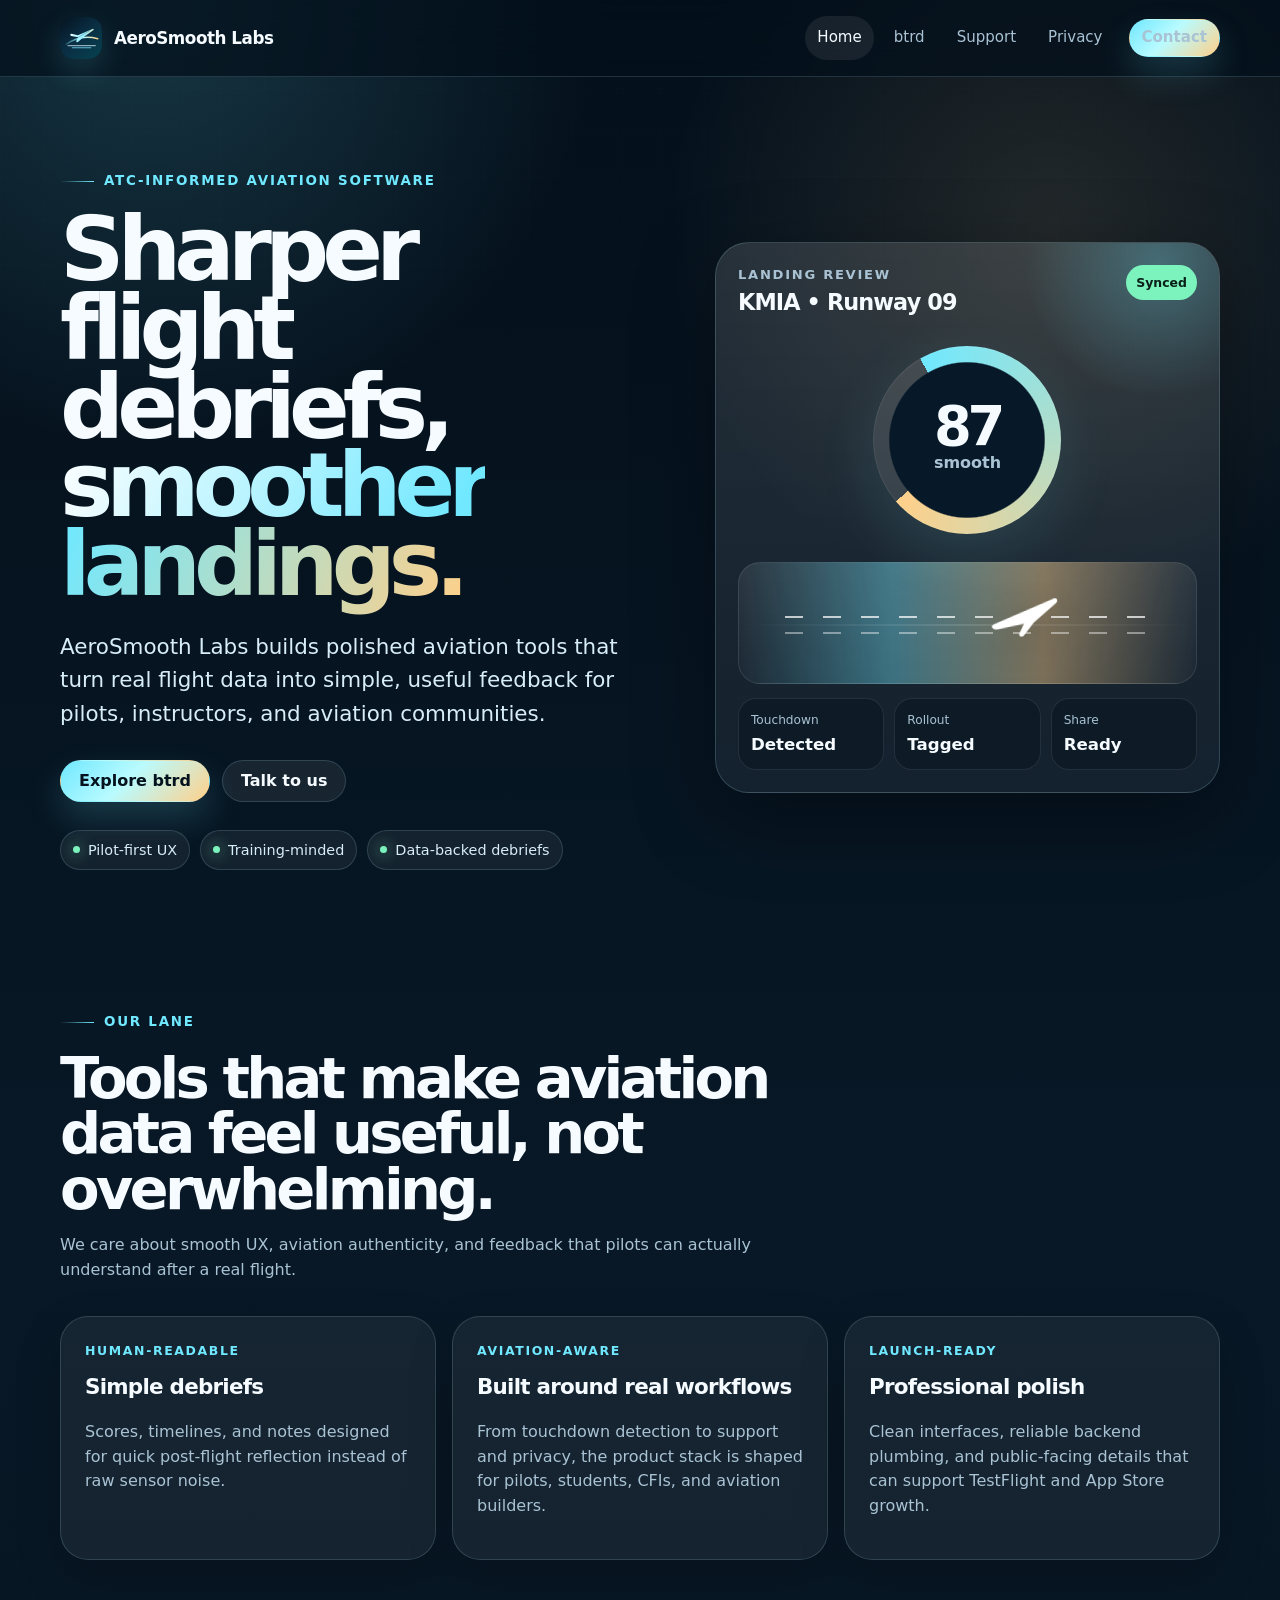
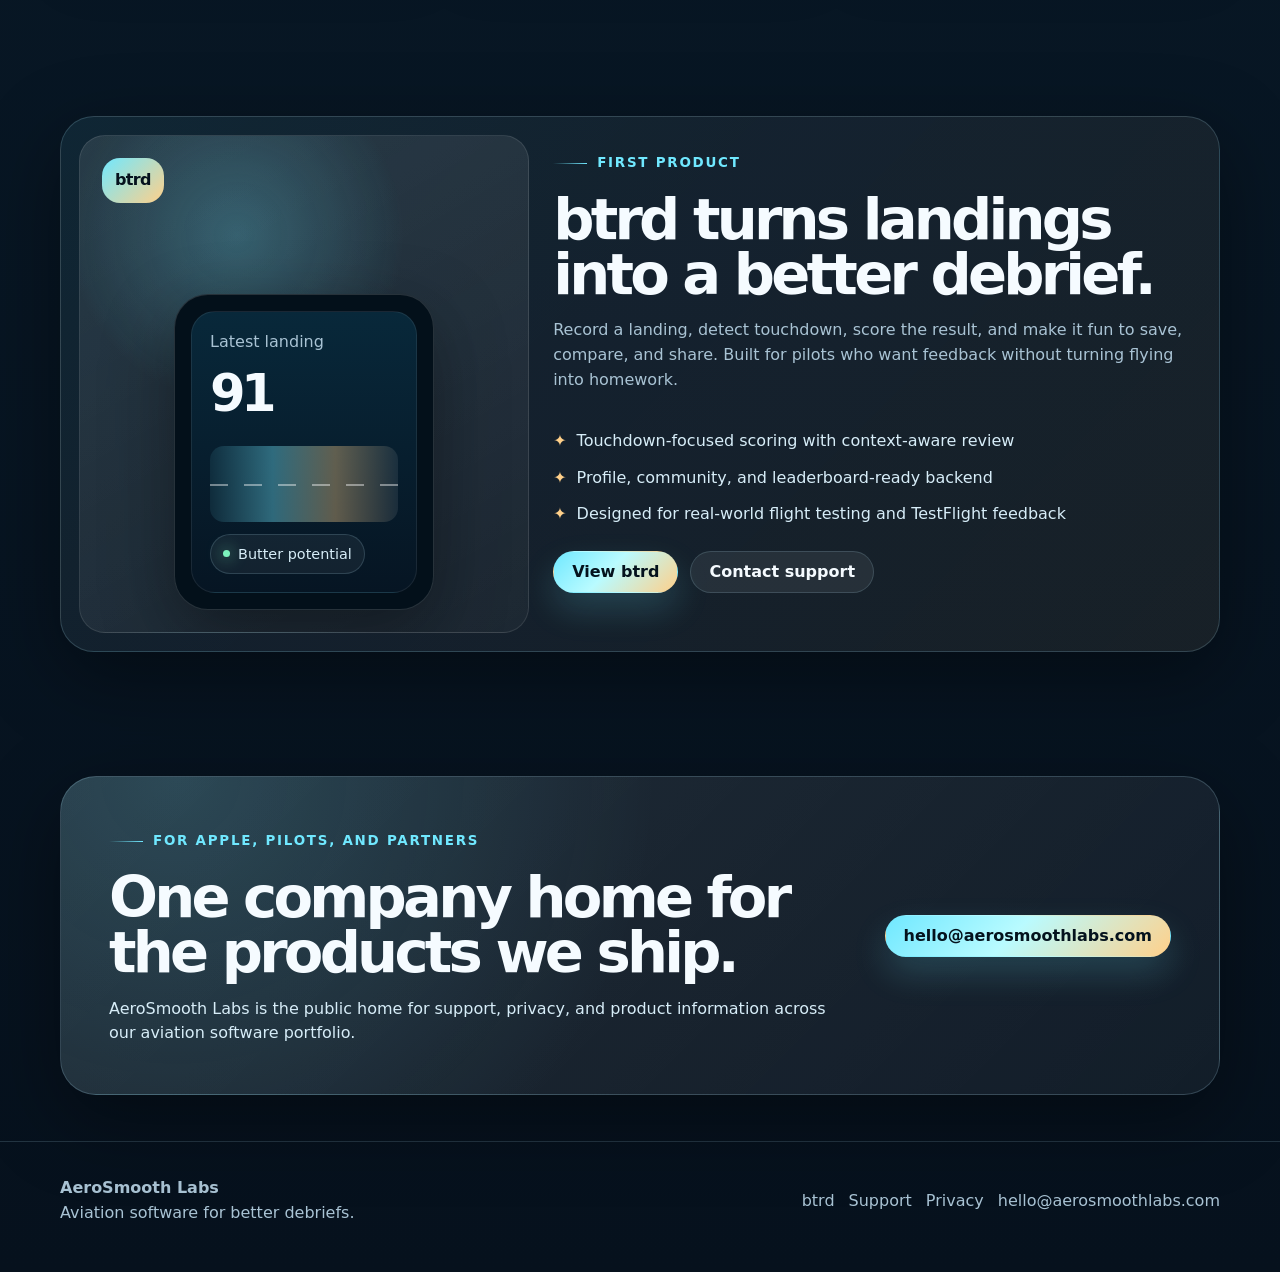
==== index.html @ fb353dbe "Initial AeroSmooth Labs static site" ====
<!doctype html>
<html lang="en">
<head>
  <meta charset="utf-8">
  <meta name="viewport" content="width=device-width, initial-scale=1">
  <title>AeroSmooth Labs — Aviation software for better debriefs</title>
  <meta name="description" content="AeroSmooth Labs builds polished aviation software for pilots, instructors, and aviation communities, starting with btrd.">
  <meta property="og:title" content="AeroSmooth Labs — Aviation software for better debriefs">
  <meta property="og:description" content="AeroSmooth Labs builds polished aviation software for pilots, instructors, and aviation communities, starting with btrd.">
  <meta property="og:type" content="website">
  <meta property="og:url" content="https://aerosmoothlabs.com/">
  <meta name="theme-color" content="#06111d">
  <link rel="icon" href="assets/aerosmooth-mark.svg" type="image/svg+xml">
  <link rel="stylesheet" href="styles.css">
</head>
<body>
<header class="site-header">
  <div class="container nav">
    <a class="brand" href="index.html" aria-label="AeroSmooth Labs home">
      <img src="assets/aerosmooth-mark.svg" alt="" width="42" height="42">
      <span>AeroSmooth Labs</span>
    </a>
    <nav class="nav-links" aria-label="Main navigation">
      <a href="index.html" aria-current="page">Home</a>
      <a href="btrd.html" >btrd</a>
      <a href="support.html" >Support</a>
      <a href="privacy.html" >Privacy</a>
      <a class="btn btn-primary btn-small nav-cta" href="mailto:hello@aerosmoothlabs.com">Contact</a>
    </nav>
  </div>
</header>
<main>
  <section class="hero">
    <div class="container hero-grid">
      <div>
        <div class="eyebrow">ATC-informed aviation software</div>
        <h1>Sharper flight debriefs, <span class="accent">smoother landings.</span></h1>
        <p class="lede">AeroSmooth Labs builds polished aviation tools that turn real flight data into simple, useful feedback for pilots, instructors, and aviation communities.</p>
        <div class="hero-actions">
          <a class="btn btn-primary" href="btrd.html">Explore btrd</a>
          <a class="btn btn-secondary" href="mailto:hello@aerosmoothlabs.com">Talk to us</a>
        </div>
        <div class="trust-row" aria-label="Company principles">
          <span class="pill">Pilot-first UX</span>
          <span class="pill">Training-minded</span>
          <span class="pill">Data-backed debriefs</span>
        </div>
      </div>

      <aside class="flight-card" aria-label="Sample landing review card">
        <div class="card-top">
          <div>
            <div class="card-label">Landing review</div>
            <div class="card-title">KMIA • Runway 09</div>
          </div>
          <div class="status">Synced</div>
        </div>
        <div class="score-ring"><div><strong>87</strong><span>smooth</span></div></div>
        <div class="runway">
          <svg class="plane-dot" viewBox="0 0 90 52" fill="none" xmlns="http://www.w3.org/2000/svg" aria-hidden="true">
            <path d="M4 28L86 4C89 3 91 7 88 10L56 32L41 47C38 50 33 47 36 43L43 32L9 35C2 36 -2 30 4 28Z" fill="url(#p)"/>
            <defs><linearGradient id="p" x1="0" x2="90" y1="16" y2="38"><stop stop-color="#fff"/><stop offset=".55" stop-color="#70E8FF"/><stop offset="1" stop-color="#FFD08A"/></linearGradient></defs>
          </svg>
        </div>
        <div class="metric-row">
          <div class="metric"><span>Touchdown</span><strong>Detected</strong></div>
          <div class="metric"><span>Rollout</span><strong>Tagged</strong></div>
          <div class="metric"><span>Share</span><strong>Ready</strong></div>
        </div>
      </aside>
    </div>
  </section>

  <section class="section" id="mission">
    <div class="container">
      <div class="section-head">
        <div class="eyebrow">Our lane</div>
        <h2>Tools that make aviation data feel useful, not overwhelming.</h2>
        <p class="muted">We care about smooth UX, aviation authenticity, and feedback that pilots can actually understand after a real flight.</p>
      </div>
      <div class="grid-3">
        <article class="card"><strong class="kicker">Human-readable</strong><h3>Simple debriefs</h3><p class="muted">Scores, timelines, and notes designed for quick post-flight reflection instead of raw sensor noise.</p></article>
        <article class="card"><strong class="kicker">Aviation-aware</strong><h3>Built around real workflows</h3><p class="muted">From touchdown detection to support and privacy, the product stack is shaped for pilots, students, CFIs, and aviation builders.</p></article>
        <article class="card"><strong class="kicker">Launch-ready</strong><h3>Professional polish</h3><p class="muted">Clean interfaces, reliable backend plumbing, and public-facing details that can support TestFlight and App Store growth.</p></article>
      </div>
    </div>
  </section>

  <section class="section" id="products">
    <div class="container">
      <div class="product-card">
        <div class="product-visual">
          <div class="app-chip">btrd</div>
          <div class="phone-card">
            <div class="phone-screen">
              <div class="muted">Latest landing</div>
              <div class="mini-score">91</div>
              <div class="trace"></div>
              <div class="pill">Butter potential</div>
            </div>
          </div>
        </div>
        <div class="product-copy">
          <div class="eyebrow">First product</div>
          <h2>btrd turns landings into a better debrief.</h2>
          <p class="muted">Record a landing, detect touchdown, score the result, and make it fun to save, compare, and share. Built for pilots who want feedback without turning flying into homework.</p>
          <ul class="feature-list">
            <li>Touchdown-focused scoring with context-aware review</li>
            <li>Profile, community, and leaderboard-ready backend</li>
            <li>Designed for real-world flight testing and TestFlight feedback</li>
          </ul>
          <div class="hero-actions">
            <a class="btn btn-primary" href="btrd.html">View btrd</a>
            <a class="btn btn-secondary" href="mailto:support@aerosmoothlabs.com">Contact support</a>
          </div>
        </div>
      </div>
    </div>
  </section>

  <section class="section section-tight">
    <div class="container cta-panel">
      <div>
        <div class="eyebrow">For Apple, pilots, and partners</div>
        <h2>One company home for the products we ship.</h2>
        <p>AeroSmooth Labs is the public home for support, privacy, and product information across our aviation software portfolio.</p>
      </div>
      <a class="btn btn-primary" href="mailto:hello@aerosmoothlabs.com">hello@aerosmoothlabs.com</a>
    </div>
  </section>
</main>

<footer class="site-footer">
  <div class="container footer-grid">
    <div>
      <strong>AeroSmooth Labs</strong><br>
      Aviation software for better debriefs.
    </div>
    <div class="footer-links">
      <a href="btrd.html">btrd</a>
      <a href="support.html">Support</a>
      <a href="privacy.html">Privacy</a>
      <a href="mailto:hello@aerosmoothlabs.com">hello@aerosmoothlabs.com</a>
    </div>
  </div>
</footer>
<script src="script.js"></script>
</body>
</html>
---- styles.css ----
:root {
  --bg: #06111d;
  --bg-2: #081b2b;
  --panel: rgba(255, 255, 255, 0.075);
  --panel-strong: rgba(255, 255, 255, 0.12);
  --line: rgba(185, 235, 255, 0.16);
  --text: #f5fbff;
  --muted: #a9c3d4;
  --soft: #d7edf8;
  --cyan: #70e8ff;
  --cyan-2: #3bbbd4;
  --gold: #ffd08a;
  --green: #7cf2bd;
  --red: #ff8d8d;
  --shadow: 0 24px 80px rgba(0, 0, 0, 0.38);
  --radius: 28px;
  --max: 1160px;
  font-synthesis-weight: none;
  text-rendering: optimizeLegibility;
}

* { box-sizing: border-box; }
html { scroll-behavior: smooth; }
body {
  margin: 0;
  min-height: 100vh;
  background:
    radial-gradient(circle at 12% 0%, rgba(112, 232, 255, 0.18), transparent 28rem),
    radial-gradient(circle at 82% 8%, rgba(255, 208, 138, 0.12), transparent 24rem),
    linear-gradient(180deg, #04101b 0%, #081826 42%, #06111d 100%);
  color: var(--text);
  font-family: Inter, ui-sans-serif, system-ui, -apple-system, BlinkMacSystemFont, "Segoe UI", sans-serif;
  line-height: 1.55;
  overflow-x: hidden;
}
body::before {
  content: "";
  position: fixed;
  inset: 0;
  pointer-events: none;
  opacity: 0.34;
  background-image:
    linear-gradient(rgba(255,255,255,.035) 1px, transparent 1px),
    linear-gradient(90deg, rgba(255,255,255,.035) 1px, transparent 1px);
  background-size: 44px 44px;
  mask-image: linear-gradient(to bottom, black, transparent 82%);
}

a { color: inherit; text-decoration: none; }
p, h1, h2, h3 { margin-top: 0; }
img, svg { display: block; max-width: 100%; }

.container { width: min(var(--max), calc(100% - 40px)); margin: 0 auto; }
.site-header {
  position: sticky;
  top: 0;
  z-index: 20;
  backdrop-filter: blur(18px);
  background: rgba(4, 16, 27, 0.72);
  border-bottom: 1px solid var(--line);
}
.nav {
  height: 76px;
  display: flex;
  align-items: center;
  justify-content: space-between;
  gap: 24px;
}
.brand { display: inline-flex; align-items: center; gap: 12px; font-weight: 760; letter-spacing: -0.03em; }
.brand img { width: 42px; height: 42px; border-radius: 14px; box-shadow: 0 12px 30px rgba(112,232,255,.16); }
.brand span { font-size: 1.05rem; }
.nav-links { display: flex; align-items: center; gap: 8px; }
.nav-links a {
  color: var(--muted);
  font-size: .94rem;
  padding: 10px 12px;
  border-radius: 999px;
  transition: color .2s ease, background .2s ease;
}
.nav-links a:hover, .nav-links a[aria-current="page"] { color: var(--text); background: rgba(255,255,255,.075); }
.nav-cta { margin-left: 6px; }

.btn {
  display: inline-flex;
  align-items: center;
  justify-content: center;
  gap: 10px;
  border: 1px solid transparent;
  border-radius: 999px;
  padding: 12px 18px;
  font-weight: 720;
  line-height: 1;
  transition: transform .2s ease, border-color .2s ease, background .2s ease, box-shadow .2s ease;
}
.btn:hover { transform: translateY(-1px); }
.btn-primary {
  color: #04121d;
  background: linear-gradient(135deg, var(--cyan), #b9fbff 45%, var(--gold));
  box-shadow: 0 16px 34px rgba(112, 232, 255, .18);
}
.btn-secondary {
  color: var(--text);
  background: rgba(255,255,255,.07);
  border-color: var(--line);
}
.btn-secondary:hover { background: rgba(255,255,255,.11); }
.btn-small { padding: 10px 14px; font-size: .92rem; }

.hero {
  position: relative;
  padding: 88px 0 58px;
}
.hero-grid {
  display: grid;
  grid-template-columns: minmax(0, 1.02fr) minmax(340px, .86fr);
  gap: 56px;
  align-items: center;
}
.eyebrow {
  display: inline-flex;
  align-items: center;
  gap: 10px;
  color: var(--cyan);
  font-size: .84rem;
  font-weight: 780;
  letter-spacing: .13em;
  text-transform: uppercase;
  margin-bottom: 18px;
}
.eyebrow::before { content: ""; width: 34px; height: 1px; background: linear-gradient(90deg, transparent, var(--cyan)); }
h1 {
  font-size: clamp(3.1rem, 7vw, 6.8rem);
  line-height: .88;
  letter-spacing: -0.078em;
  margin-bottom: 26px;
}
.hero h1 .accent, .page-hero h1 .accent { color: transparent; background: linear-gradient(115deg, #fff, var(--cyan) 50%, var(--gold)); -webkit-background-clip: text; background-clip: text; }
.lede {
  color: var(--soft);
  max-width: 720px;
  font-size: clamp(1.12rem, 2vw, 1.34rem);
  margin-bottom: 30px;
}
.hero-actions { display: flex; flex-wrap: wrap; gap: 12px; margin-bottom: 28px; }
.trust-row { display: flex; flex-wrap: wrap; gap: 10px; }
.pill {
  display: inline-flex;
  align-items: center;
  gap: 8px;
  color: var(--soft);
  font-size: .9rem;
  border: 1px solid var(--line);
  background: rgba(255,255,255,.055);
  border-radius: 999px;
  padding: 8px 12px;
}
.pill::before { content: ""; width: 7px; height: 7px; border-radius: 50%; background: var(--green); box-shadow: 0 0 16px var(--green); }

.flight-card {
  position: relative;
  border: 1px solid rgba(185,235,255,.18);
  background: linear-gradient(180deg, rgba(255,255,255,.12), rgba(255,255,255,.055));
  border-radius: 34px;
  padding: 22px;
  box-shadow: var(--shadow);
  overflow: hidden;
}
.flight-card::before {
  content: "";
  position: absolute;
  inset: -120px -80px auto auto;
  width: 280px;
  height: 280px;
  border-radius: 50%;
  background: radial-gradient(circle, rgba(112,232,255,.28), transparent 68%);
}
.card-top { display: flex; justify-content: space-between; align-items: flex-start; gap: 16px; margin-bottom: 26px; position: relative; }
.card-label { color: var(--muted); font-size: .82rem; letter-spacing: .13em; text-transform: uppercase; font-weight: 760; }
.card-title { font-size: 1.4rem; font-weight: 820; letter-spacing: -.04em; }
.status { color: #082018; background: var(--green); border-radius: 999px; padding: 8px 10px; font-size: .78rem; font-weight: 800; }
.score-ring {
  width: 188px;
  height: 188px;
  margin: 8px auto 28px;
  border-radius: 50%;
  display: grid;
  place-items: center;
  background:
    radial-gradient(circle at center, #071929 0 58%, transparent 59%),
    conic-gradient(from -30deg, var(--cyan), var(--gold) 72%, rgba(255,255,255,.11) 72% 100%);
  box-shadow: inset 0 0 0 1px rgba(255,255,255,.08), 0 20px 60px rgba(112,232,255,.12);
}
.score-ring strong { display: block; text-align: center; font-size: 3.4rem; line-height: .88; letter-spacing: -.08em; }
.score-ring span { color: var(--muted); display: block; text-align: center; font-weight: 720; }
.runway {
  height: 122px;
  border-radius: 22px;
  background:
    linear-gradient(90deg, transparent, rgba(255,255,255,.12), transparent) 0 52% / 100% 2px no-repeat,
    linear-gradient(90deg, rgba(112,232,255,.0), rgba(112,232,255,.38), rgba(255,208,138,.42), transparent),
    linear-gradient(180deg, rgba(255,255,255,.08), rgba(255,255,255,.02));
  border: 1px solid rgba(255,255,255,.1);
  position: relative;
  overflow: hidden;
}
.runway::before, .runway::after {
  content: "";
  position: absolute;
  left: 10%;
  right: 10%;
  height: 2px;
  background: repeating-linear-gradient(90deg, rgba(255,255,255,.72) 0 18px, transparent 18px 38px);
}
.runway::before { top: 44%; }
.runway::after { top: 58%; opacity: .58; }
.plane-dot { position: absolute; left: 55%; top: 30%; width: 70px; height: 40px; transform: rotate(-7deg); filter: drop-shadow(0 10px 20px rgba(0,0,0,.24)); }
.metric-row { display: grid; grid-template-columns: repeat(3, 1fr); gap: 10px; margin-top: 14px; }
.metric { border: 1px solid rgba(255,255,255,.09); background: rgba(4,16,27,.38); border-radius: 18px; padding: 12px; }
.metric span { display: block; color: var(--muted); font-size: .76rem; }
.metric strong { display: block; margin-top: 2px; font-size: 1.04rem; }

.section { padding: 78px 0; position: relative; }
.section-tight { padding: 46px 0; }
.section-head { max-width: 760px; margin-bottom: 34px; }
h2 { font-size: clamp(2.2rem, 4.5vw, 4rem); line-height: .96; letter-spacing: -.065em; margin-bottom: 16px; }
h3 { font-size: 1.34rem; line-height: 1.1; letter-spacing: -.035em; }
.muted { color: var(--muted); }
.grid-3 { display: grid; grid-template-columns: repeat(3, 1fr); gap: 16px; }
.grid-2 { display: grid; grid-template-columns: repeat(2, 1fr); gap: 18px; }
.card {
  border: 1px solid var(--line);
  background: rgba(255,255,255,.06);
  border-radius: var(--radius);
  padding: 24px;
  min-height: 100%;
  box-shadow: 0 18px 48px rgba(0,0,0,.16);
}
.card strong.kicker { color: var(--cyan); display: block; font-size: .78rem; letter-spacing: .13em; text-transform: uppercase; margin-bottom: 14px; }
.product-card {
  display: grid;
  grid-template-columns: minmax(0, .82fr) minmax(0, 1.18fr);
  gap: 24px;
  align-items: stretch;
  border: 1px solid rgba(185,235,255,.18);
  border-radius: 34px;
  padding: 18px;
  background: linear-gradient(135deg, rgba(112,232,255,.08), rgba(255,255,255,.055) 45%, rgba(255,208,138,.07));
  box-shadow: var(--shadow);
}
.product-visual { min-height: 320px; border-radius: 26px; background: radial-gradient(circle at 35% 20%, rgba(112,232,255,.24), transparent 34%), linear-gradient(150deg, rgba(255,255,255,.1), rgba(255,255,255,.035)); border: 1px solid rgba(255,255,255,.1); padding: 22px; display: flex; flex-direction: column; justify-content: space-between; overflow: hidden; }
.app-chip { align-self: flex-start; color: #06111d; background: linear-gradient(135deg, var(--cyan), var(--gold)); font-weight: 860; letter-spacing: -.04em; border-radius: 18px; padding: 10px 13px; }
.phone-card { align-self: center; width: min(260px, 86%); border-radius: 34px; padding: 16px; background: #03101a; border: 1px solid rgba(255,255,255,.14); box-shadow: 0 24px 70px rgba(0,0,0,.38); }
.phone-screen { border-radius: 24px; padding: 18px; background: linear-gradient(180deg, #08283a, #061523); border: 1px solid rgba(255,255,255,.08); }
.phone-screen .mini-score { font-size: 3.2rem; font-weight: 880; letter-spacing: -.09em; }
.trace { height: 76px; margin: 12px 0; border-radius: 14px; background: linear-gradient(90deg, rgba(112,232,255,.08), rgba(112,232,255,.38), rgba(255,208,138,.36), rgba(255,255,255,.08)); position: relative; overflow: hidden; }
.trace::after { content: ""; position: absolute; inset: 50% 0 auto; height: 2px; background: repeating-linear-gradient(90deg, #fff 0 18px, transparent 18px 34px); opacity: .42; }
.product-copy { padding: 18px 14px 12px 0; display: flex; flex-direction: column; justify-content: center; }
.feature-list { display: grid; gap: 12px; margin: 20px 0 24px; padding: 0; list-style: none; }
.feature-list li { color: var(--soft); display: flex; gap: 10px; }
.feature-list li::before { content: "✦"; color: var(--gold); }

.page-hero { padding: 72px 0 42px; }
.page-hero h1 { max-width: 900px; }
.page-grid { display: grid; grid-template-columns: minmax(0, .74fr) minmax(280px, .26fr); gap: 22px; align-items: start; }
.prose { color: var(--soft); font-size: 1.03rem; }
.prose h2 { font-size: 2rem; margin-top: 34px; }
.prose h3 { margin-top: 24px; }
.prose a { color: var(--cyan); text-decoration: underline; text-underline-offset: 3px; }
.prose ul { padding-left: 1.25rem; }
.prose li { margin-bottom: 8px; }
.side-panel { position: sticky; top: 96px; }
.contact-list { display: grid; gap: 12px; margin-top: 18px; }
.contact-link { display: flex; justify-content: space-between; gap: 14px; border: 1px solid var(--line); background: rgba(255,255,255,.055); border-radius: 18px; padding: 14px; color: var(--soft); }
.contact-link span { color: var(--muted); }

.cta-panel {
  border: 1px solid rgba(185,235,255,.2);
  border-radius: 36px;
  padding: clamp(26px, 5vw, 48px);
  background:
    radial-gradient(circle at 10% 0%, rgba(112,232,255,.16), transparent 30rem),
    linear-gradient(135deg, rgba(255,255,255,.105), rgba(255,255,255,.052));
  display: grid;
  grid-template-columns: minmax(0, 1fr) auto;
  gap: 24px;
  align-items: center;
  box-shadow: var(--shadow);
}
.cta-panel p { color: var(--soft); margin-bottom: 0; max-width: 720px; }

.site-footer { border-top: 1px solid var(--line); padding: 34px 0 46px; color: var(--muted); }
.footer-grid { display: flex; justify-content: space-between; gap: 24px; align-items: center; }
.footer-links { display: flex; flex-wrap: wrap; gap: 14px; }
.footer-links a:hover { color: var(--text); }

@media (max-width: 920px) {
  .hero-grid, .product-card, .page-grid, .cta-panel { grid-template-columns: 1fr; }
  .product-copy { padding: 8px; }
  .grid-3 { grid-template-columns: 1fr; }
  .grid-2 { grid-template-columns: 1fr; }
  .side-panel { position: static; }
  .nav { height: auto; padding: 16px 0; align-items: flex-start; }
  .nav-links { flex-wrap: wrap; justify-content: flex-end; }
}
@media (max-width: 650px) {
  .container { width: min(100% - 28px, var(--max)); }
  .nav { display: grid; gap: 14px; }
  .nav-links { justify-content: flex-start; }
  .nav-links a { padding: 8px 9px; font-size: .88rem; }
  .nav-cta { display: none; }
  .hero { padding-top: 54px; }
  h1 { font-size: clamp(3rem, 16vw, 4.6rem); }
  .metric-row { grid-template-columns: 1fr; }
  .flight-card { border-radius: 26px; padding: 16px; }
  .score-ring { width: 158px; height: 158px; }
  .footer-grid { display: grid; }
}
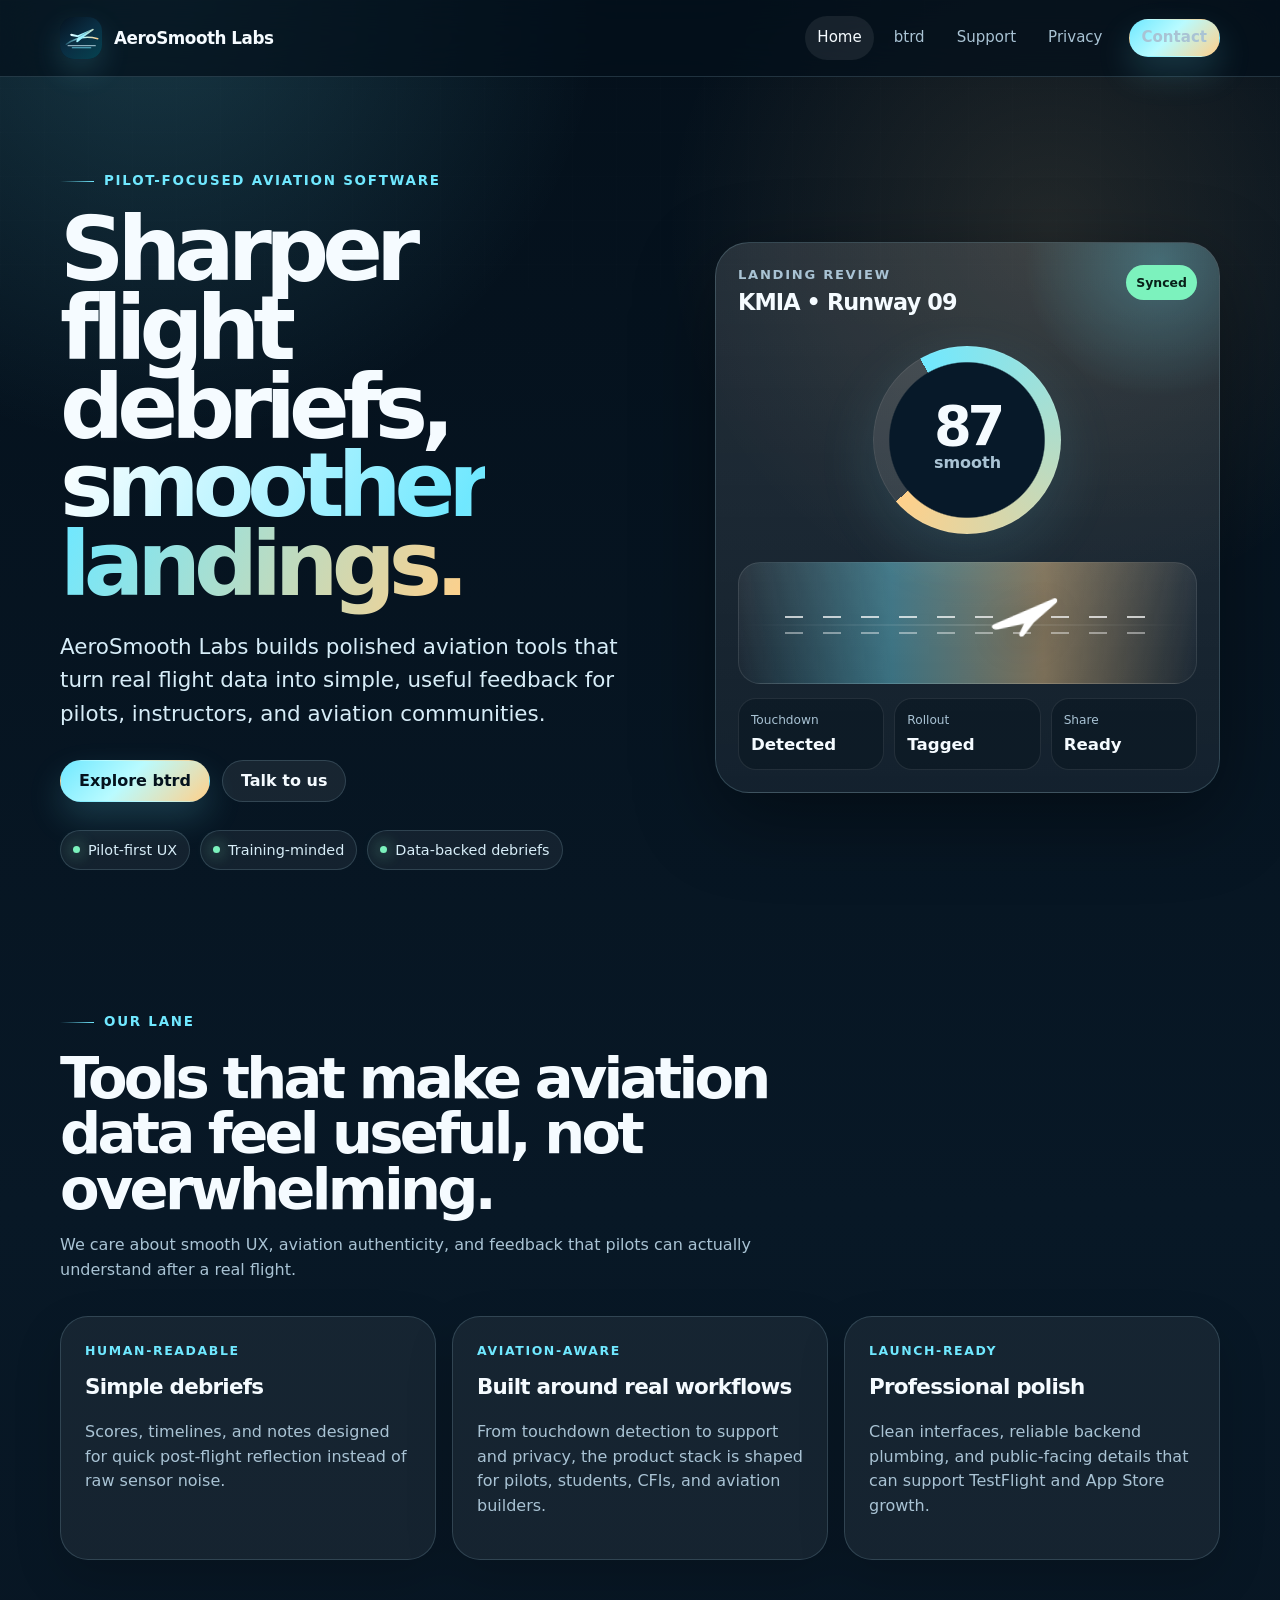
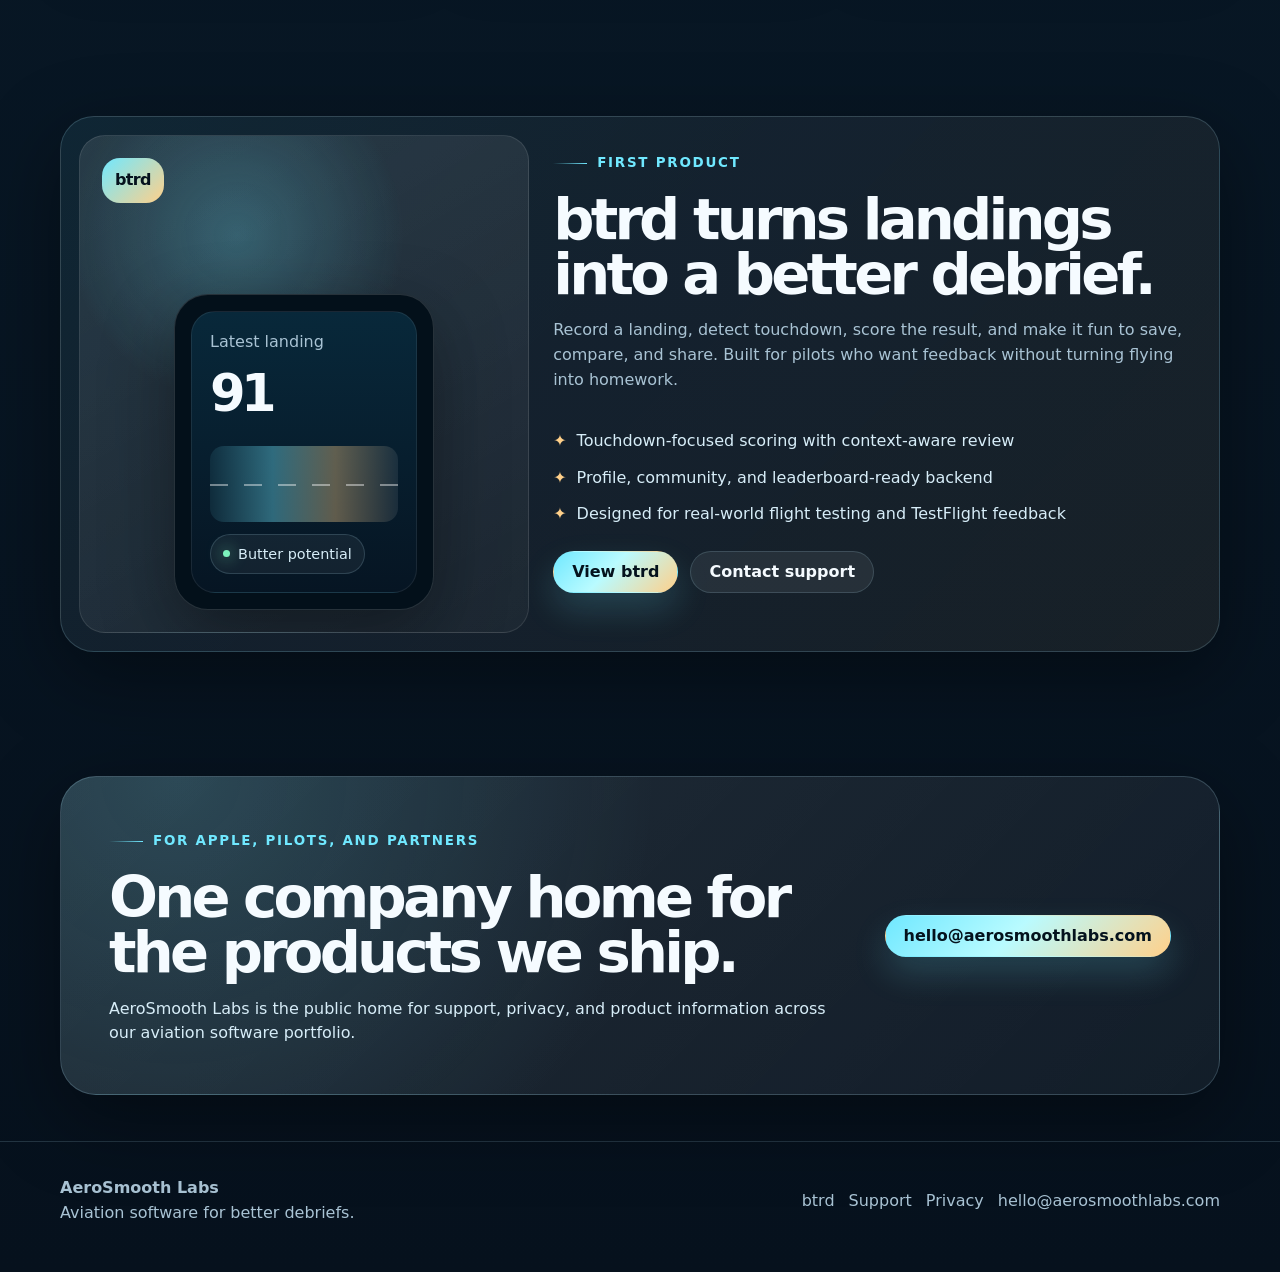
==== commit 05308f01: "Remove ATC wording from homepage" ====
--- a/index.html
+++ b/index.html
@@ -33,7 +33,7 @@
   <section class="hero">
     <div class="container hero-grid">
       <div>
-        <div class="eyebrow">ATC-informed aviation software</div>
+        <div class="eyebrow">Pilot-focused aviation software</div>
         <h1>Sharper flight debriefs, <span class="accent">smoother landings.</span></h1>
         <p class="lede">AeroSmooth Labs builds polished aviation tools that turn real flight data into simple, useful feedback for pilots, instructors, and aviation communities.</p>
         <div class="hero-actions">
